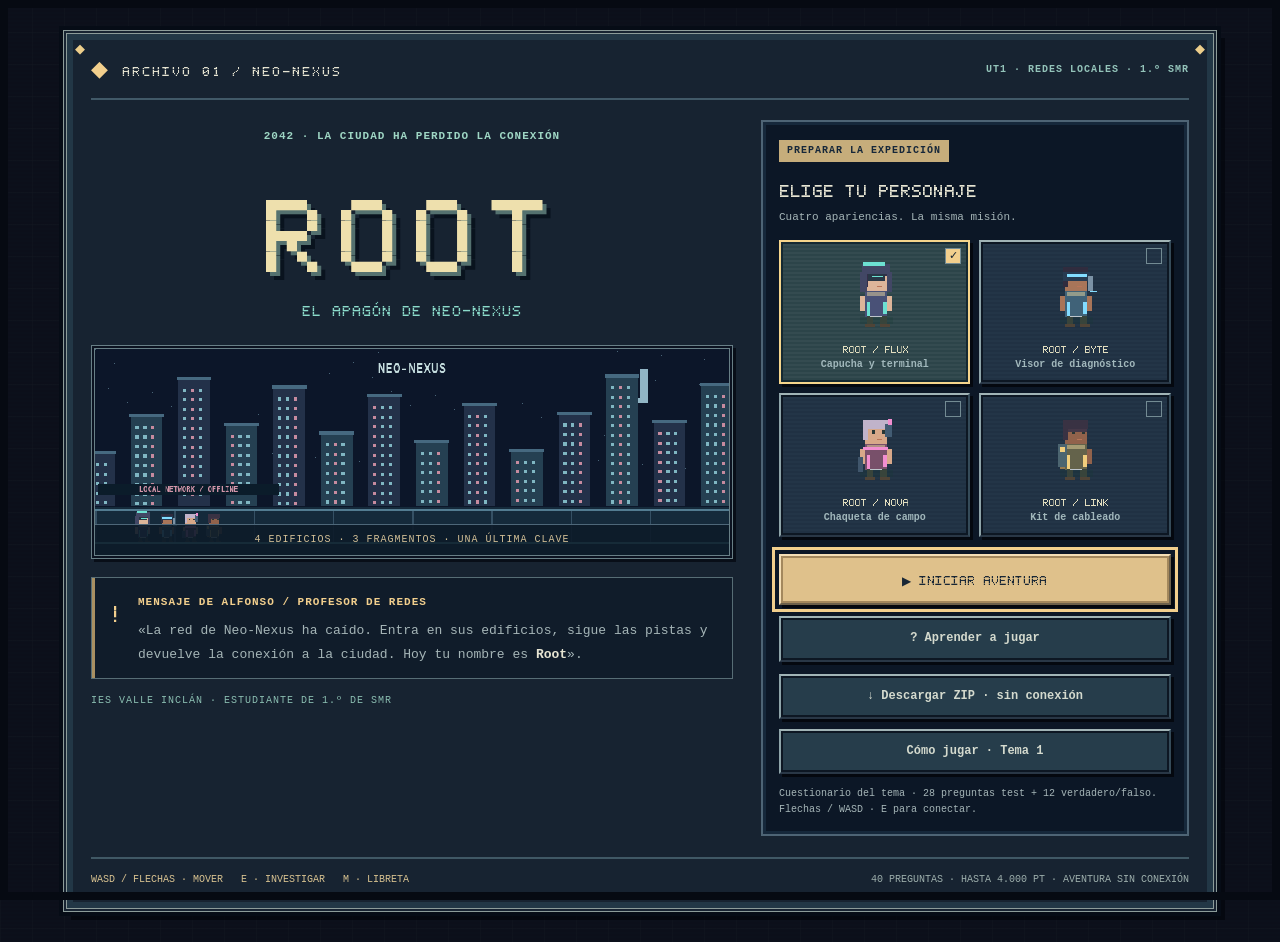
==== index.html @ 98f1d293 "Publicar Neo-Nexus en UT1 con juego online, ZIP e instrucciones" ====
<!doctype html>
<html lang="es"><head><meta charset="utf-8"><meta name="viewport" content="width=device-width,initial-scale=1"><meta http-equiv="refresh" content="0;url=UT1ConociendoRedesLocales/neonexusgame/"><title>Redes Locales · Neo-Nexus</title></head><body><p><a href="UT1ConociendoRedesLocales/neonexusgame/">Abrir Neo-Nexus · UT1 Redes Locales</a></p></body></html>
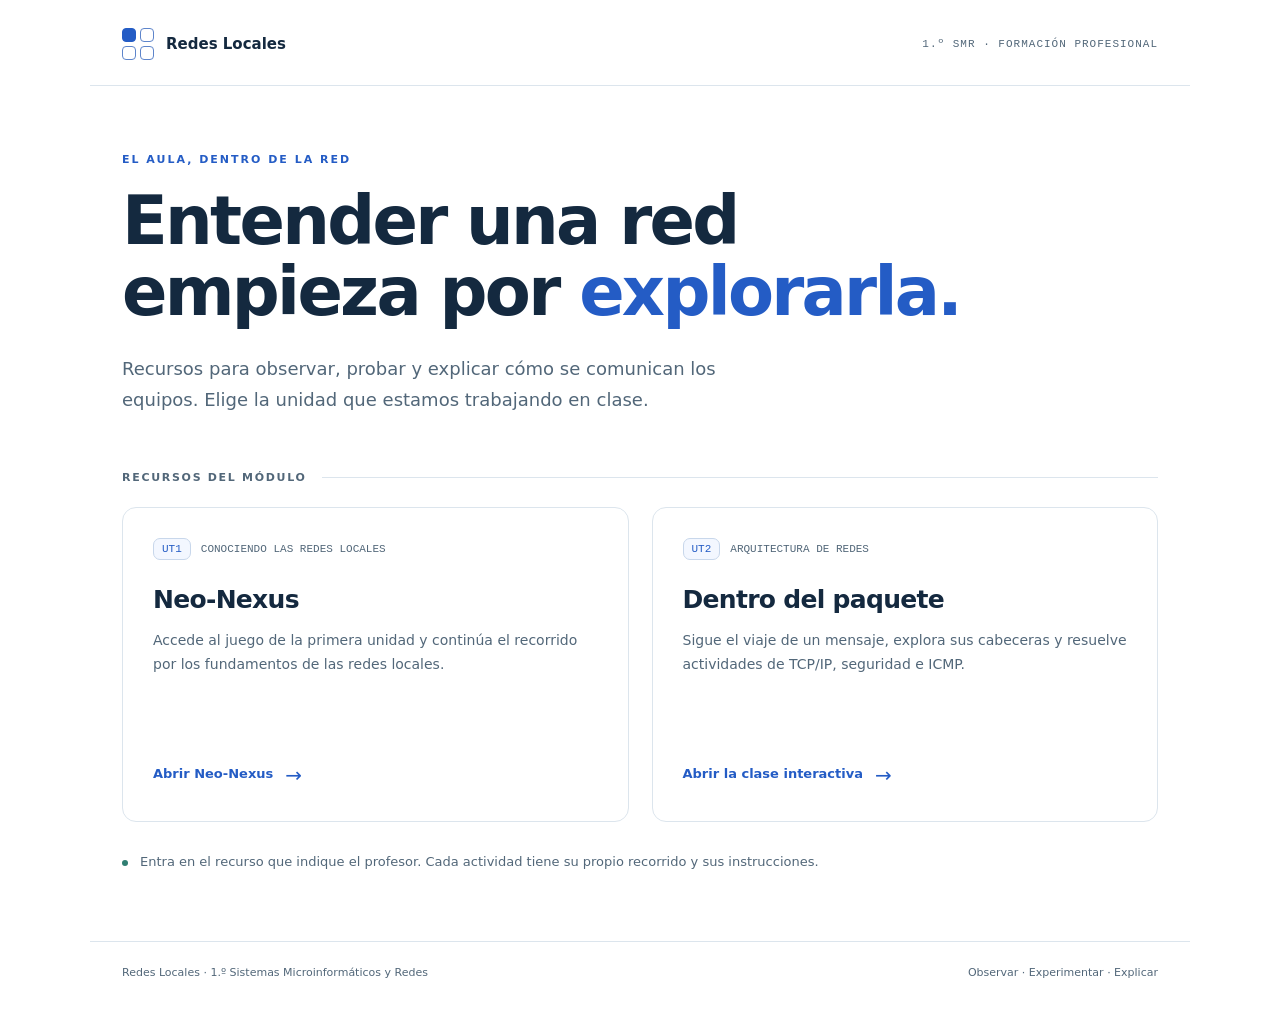
==== commit e619cd75: "Añade clase interactiva TCP/IP de UT2 y acceso desde GitHub Pages" ====
--- a/index.html
+++ b/index.html
@@ -1,2 +1,40 @@
 <!doctype html>
-<html lang="es"><head><meta charset="utf-8"><meta name="viewport" content="width=device-width,initial-scale=1"><meta http-equiv="refresh" content="0;url=UT1ConociendoRedesLocales/neonexusgame/"><title>Redes Locales · Neo-Nexus</title></head><body><p><a href="UT1ConociendoRedesLocales/neonexusgame/">Abrir Neo-Nexus · UT1 Redes Locales</a></p></body></html>
+<html lang="es">
+<head>
+  <meta charset="utf-8">
+  <meta name="viewport" content="width=device-width, initial-scale=1">
+  <meta name="description" content="Recursos interactivos de Redes Locales para 1.º SMR: conocer las redes y explorar la arquitectura TCP/IP.">
+  <meta name="theme-color" content="#ffffff">
+  <title>Redes Locales · 1.º SMR</title>
+  <link rel="canonical" href="https://alfonsodeuna.github.io/REDES_LOCALES/">
+  <style>
+    :root{color-scheme:light;--ink:#14293f;--muted:#526779;--blue:#245cc5;--line:#dce5ed;--paper:#f5f8fc}*{box-sizing:border-box}body{margin:0;background:#fff;color:var(--ink);font-family:Inter,ui-sans-serif,system-ui,-apple-system,"Segoe UI",sans-serif;line-height:1.6}a{color:var(--blue);text-underline-offset:4px}a:focus-visible{outline:3px solid #427ae0;outline-offset:5px}header,main,footer{max-width:1100px;margin:auto;padding-left:32px;padding-right:32px}header{padding-top:28px;padding-bottom:25px;display:flex;align-items:center;justify-content:space-between;border-bottom:1px solid var(--line);gap:18px}.brand{display:flex;align-items:center;gap:12px;font-weight:750;font-size:15px}.mark{width:32px;height:32px;display:grid;grid-template-columns:1fr 1fr;gap:4px}.mark i{border:1.5px solid #5e85cb;border-radius:4px}.mark i:first-child{background:#245cc5;border-color:#245cc5}.course{font:11px ui-monospace,Consolas,monospace;letter-spacing:1px;color:var(--muted)}main{padding-top:65px;padding-bottom:68px}.eyebrow{font-size:11px;font-weight:700;letter-spacing:2px;color:var(--blue);text-transform:uppercase;margin:0 0 17px}h1{font-size:clamp(40px,5.3vw,67px);line-height:1.07;letter-spacing:-2.7px;margin:0 0 24px;font-weight:750}h1 span{color:var(--blue)}.intro{font-size:18px;color:var(--muted);line-height:1.75;max-width:670px;margin:0}.section-title{display:flex;align-items:center;gap:15px;font-size:11px;letter-spacing:1.7px;color:var(--muted);font-weight:700;margin:53px 0 20px}.section-title::after{content:"";height:1px;flex:1;background:var(--line)}.units{display:grid;grid-template-columns:1fr 1fr;gap:23px}.unit{display:flex;flex-direction:column;align-items:flex-start;text-decoration:none;color:var(--ink);border:1px solid var(--line);border-radius:14px;padding:30px;transition:border-color .15s,background .15s;min-height:315px}.unit:hover{border-color:#8daedc;background:#f9fbff}.unit-label{font:11px ui-monospace,Consolas,monospace;color:var(--muted);display:flex;align-items:center;gap:10px}.number{border:1px solid #c8d7eb;color:var(--blue);border-radius:7px;padding:4px 8px;background:#f3f7ff}.unit h2{font-size:25px;line-height:1.22;letter-spacing:-.7px;margin:25px 0 14px}.unit p{color:var(--muted);font-size:14px;line-height:1.7;margin:0 0 28px}.unit-action{color:var(--blue);font-size:13px;font-weight:700;display:flex;gap:12px;align-items:center;margin-top:auto}.unit-action b{font-size:20px;font-weight:400}.note{display:flex;gap:12px;align-items:flex-start;font-size:13px;line-height:1.7;color:var(--muted);margin:29px 0 0}.dot{width:6px;height:6px;border-radius:50%;background:#2f7e72;margin-top:9px;flex-shrink:0}footer{border-top:1px solid var(--line);padding-top:22px;padding-bottom:30px;display:flex;justify-content:space-between;gap:20px;color:var(--muted);font-size:11px}.skip{position:absolute;top:-100px;left:20px;padding:10px;background:white}.skip:focus{top:10px}@media(max-width:700px){header,main,footer{padding-left:23px;padding-right:23px}header{padding-top:22px;padding-bottom:22px}.course{font-size:9px}main{padding-top:45px;padding-bottom:44px}h1{letter-spacing:-1.7px}.intro{font-size:16px}.units{grid-template-columns:1fr;gap:17px}.unit{min-height:260px;padding:25px}.unit h2{font-size:25px}.section-title{margin-top:38px}footer{flex-direction:column;gap:5px}}@media(prefers-reduced-motion:reduce){*{transition:none!important}}
+  </style>
+</head>
+<body>
+  <a class="skip" href="#contenido">Saltar al contenido</a>
+  <header><div class="brand"><span class="mark" aria-hidden="true"><i></i><i></i><i></i><i></i></span>Redes Locales</div><span class="course">1.º SMR · FORMACIÓN PROFESIONAL</span></header>
+  <main id="contenido">
+    <p class="eyebrow">El aula, dentro de la red</p>
+    <h1>Entender una red<br>empieza por <span>explorarla.</span></h1>
+    <p class="intro">Recursos para observar, probar y explicar cómo se comunican los equipos. Elige la unidad que estamos trabajando en clase.</p>
+    <div class="section-title">RECURSOS DEL MÓDULO</div>
+    <div class="units">
+      <a class="unit" href="./UT1ConociendoRedesLocales/neonexusgame/">
+        <span class="unit-label"><span class="number">UT1</span> CONOCIENDO LAS REDES LOCALES</span>
+        <h2>Neo-Nexus</h2>
+        <p>Accede al juego de la primera unidad y continúa el recorrido por los fundamentos de las redes locales.</p>
+        <span class="unit-action">Abrir Neo-Nexus <b aria-hidden="true">→</b></span>
+      </a>
+      <a class="unit" href="./UT2%20Arquitectura%20de%20redes/tcpip-interactivo/">
+        <span class="unit-label"><span class="number">UT2</span> ARQUITECTURA DE REDES</span>
+        <h2>Dentro del paquete</h2>
+        <p>Sigue el viaje de un mensaje, explora sus cabeceras y resuelve actividades de TCP/IP, seguridad e ICMP.</p>
+        <span class="unit-action">Abrir la clase interactiva <b aria-hidden="true">→</b></span>
+      </a>
+    </div>
+    <p class="note"><span class="dot" aria-hidden="true"></span>Entra en el recurso que indique el profesor. Cada actividad tiene su propio recorrido y sus instrucciones.</p>
+  </main>
+  <footer><span>Redes Locales · 1.º Sistemas Microinformáticos y Redes</span><span>Observar · Experimentar · Explicar</span></footer>
+</body>
+</html>
